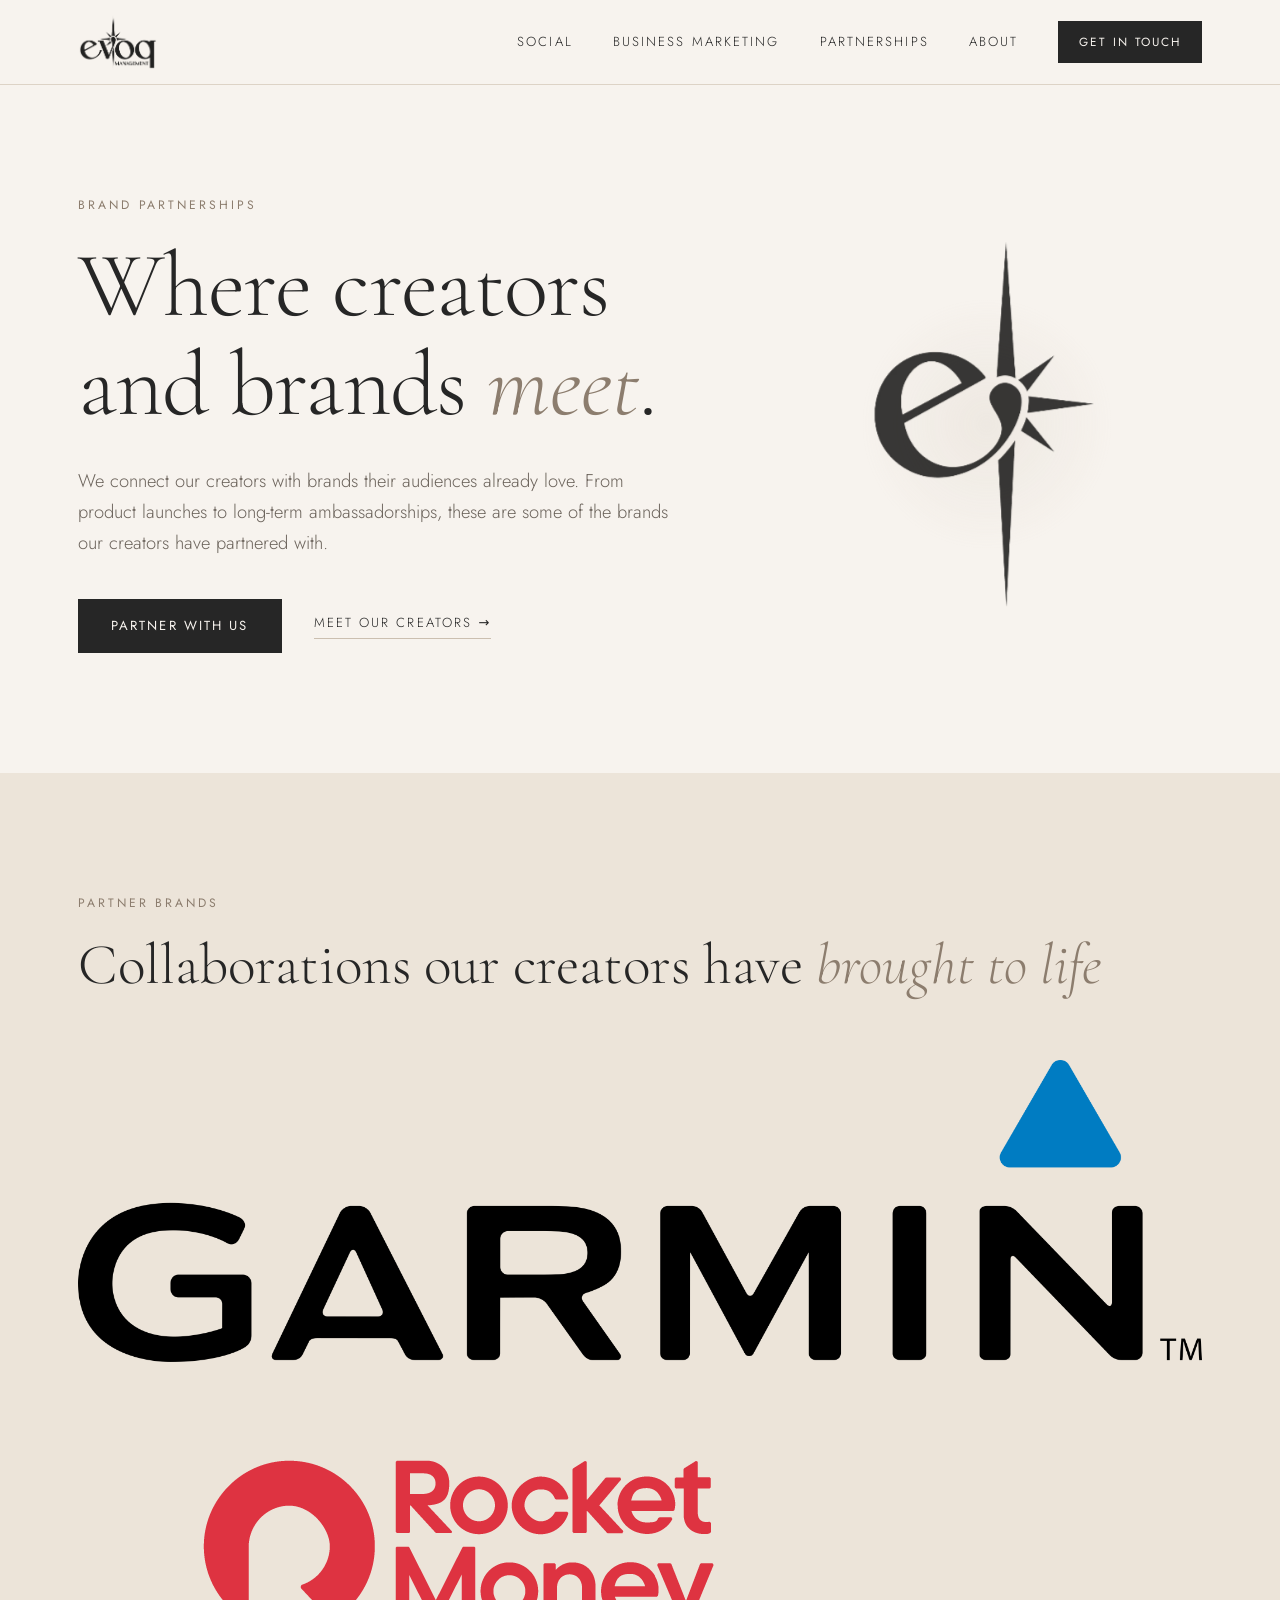
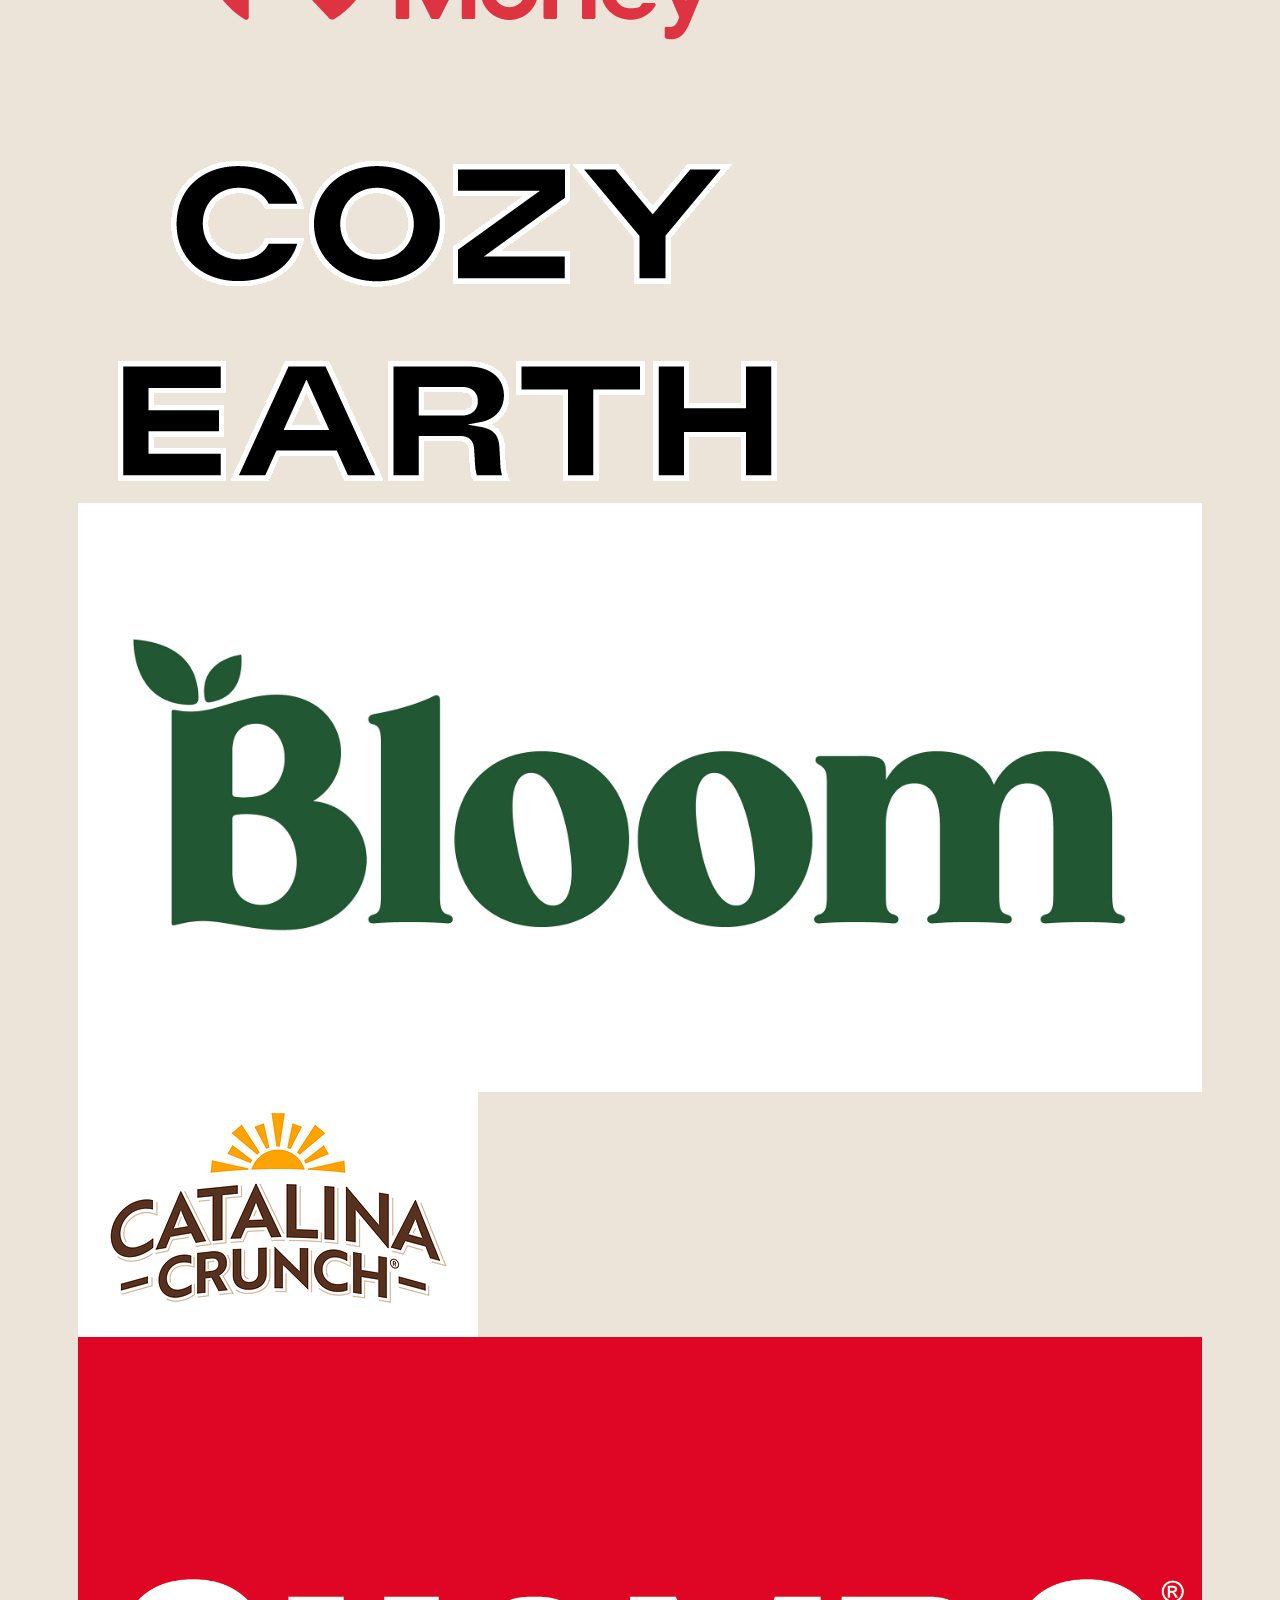
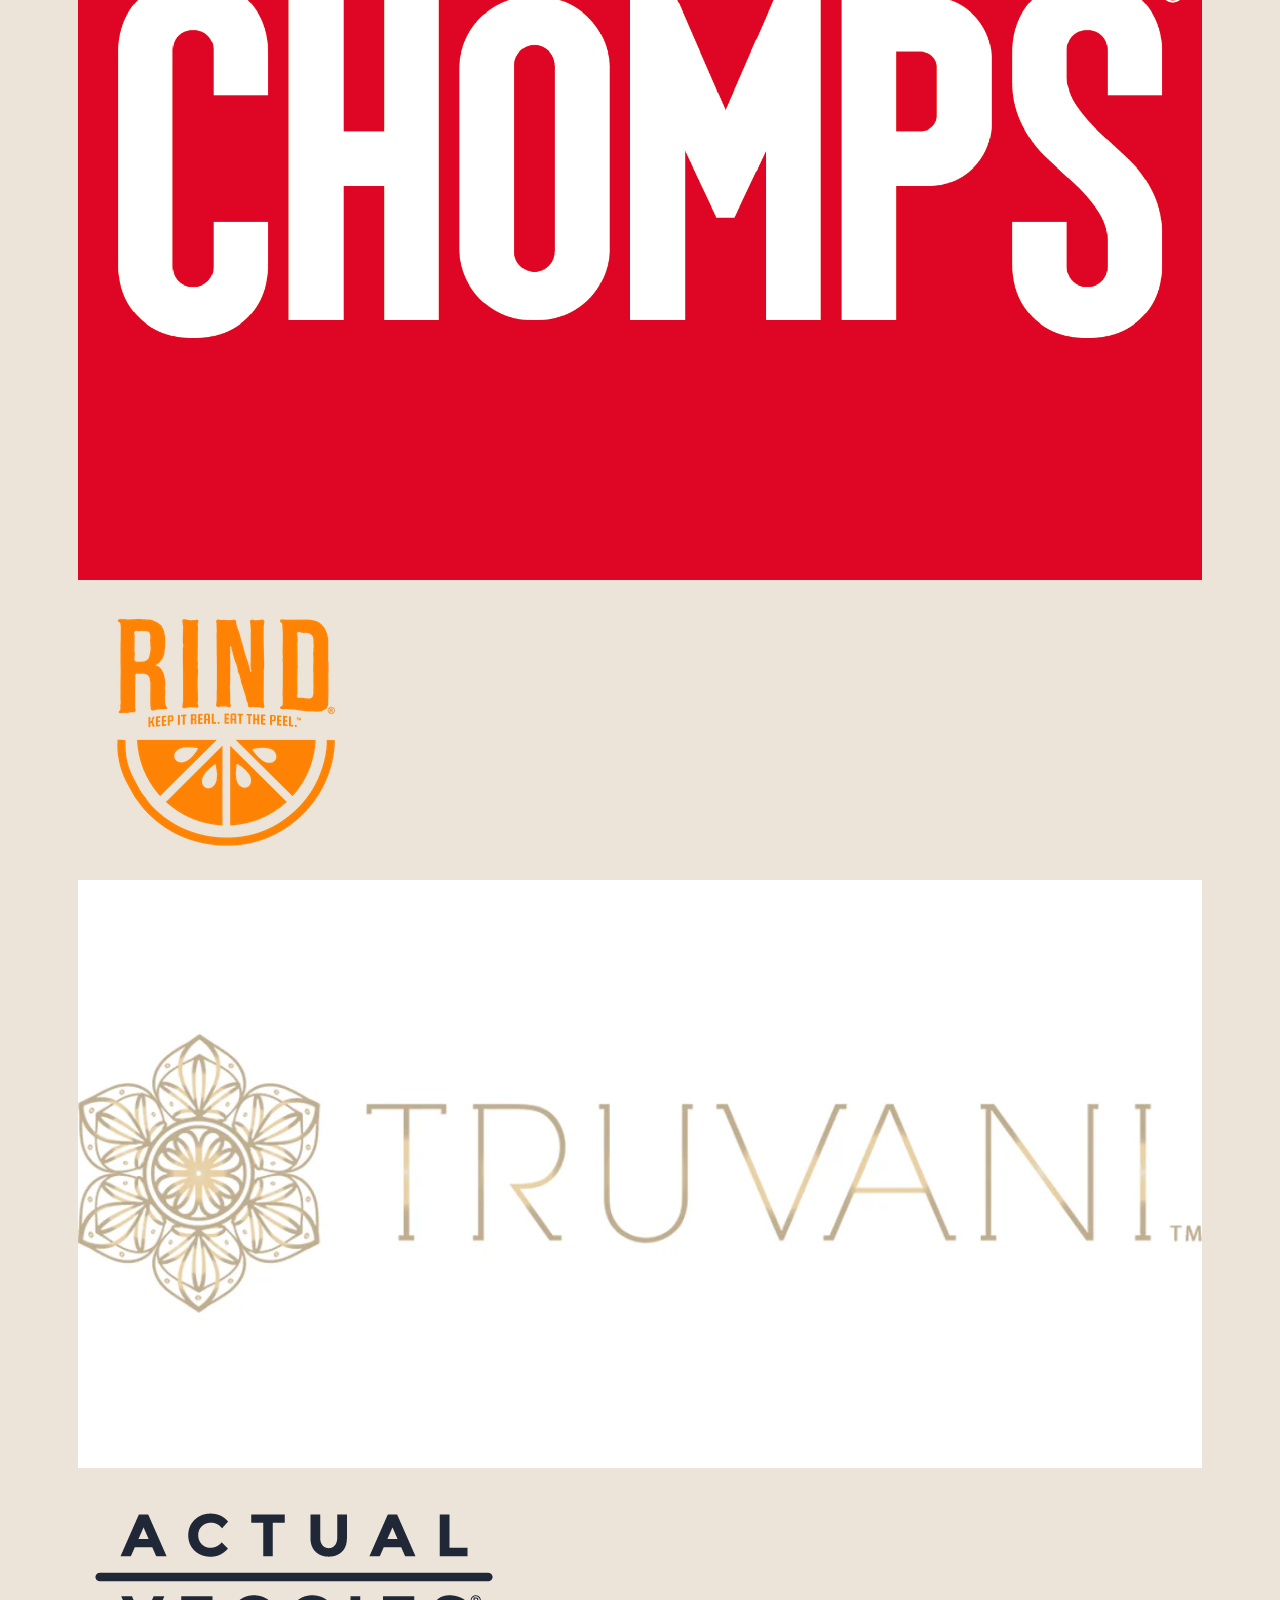
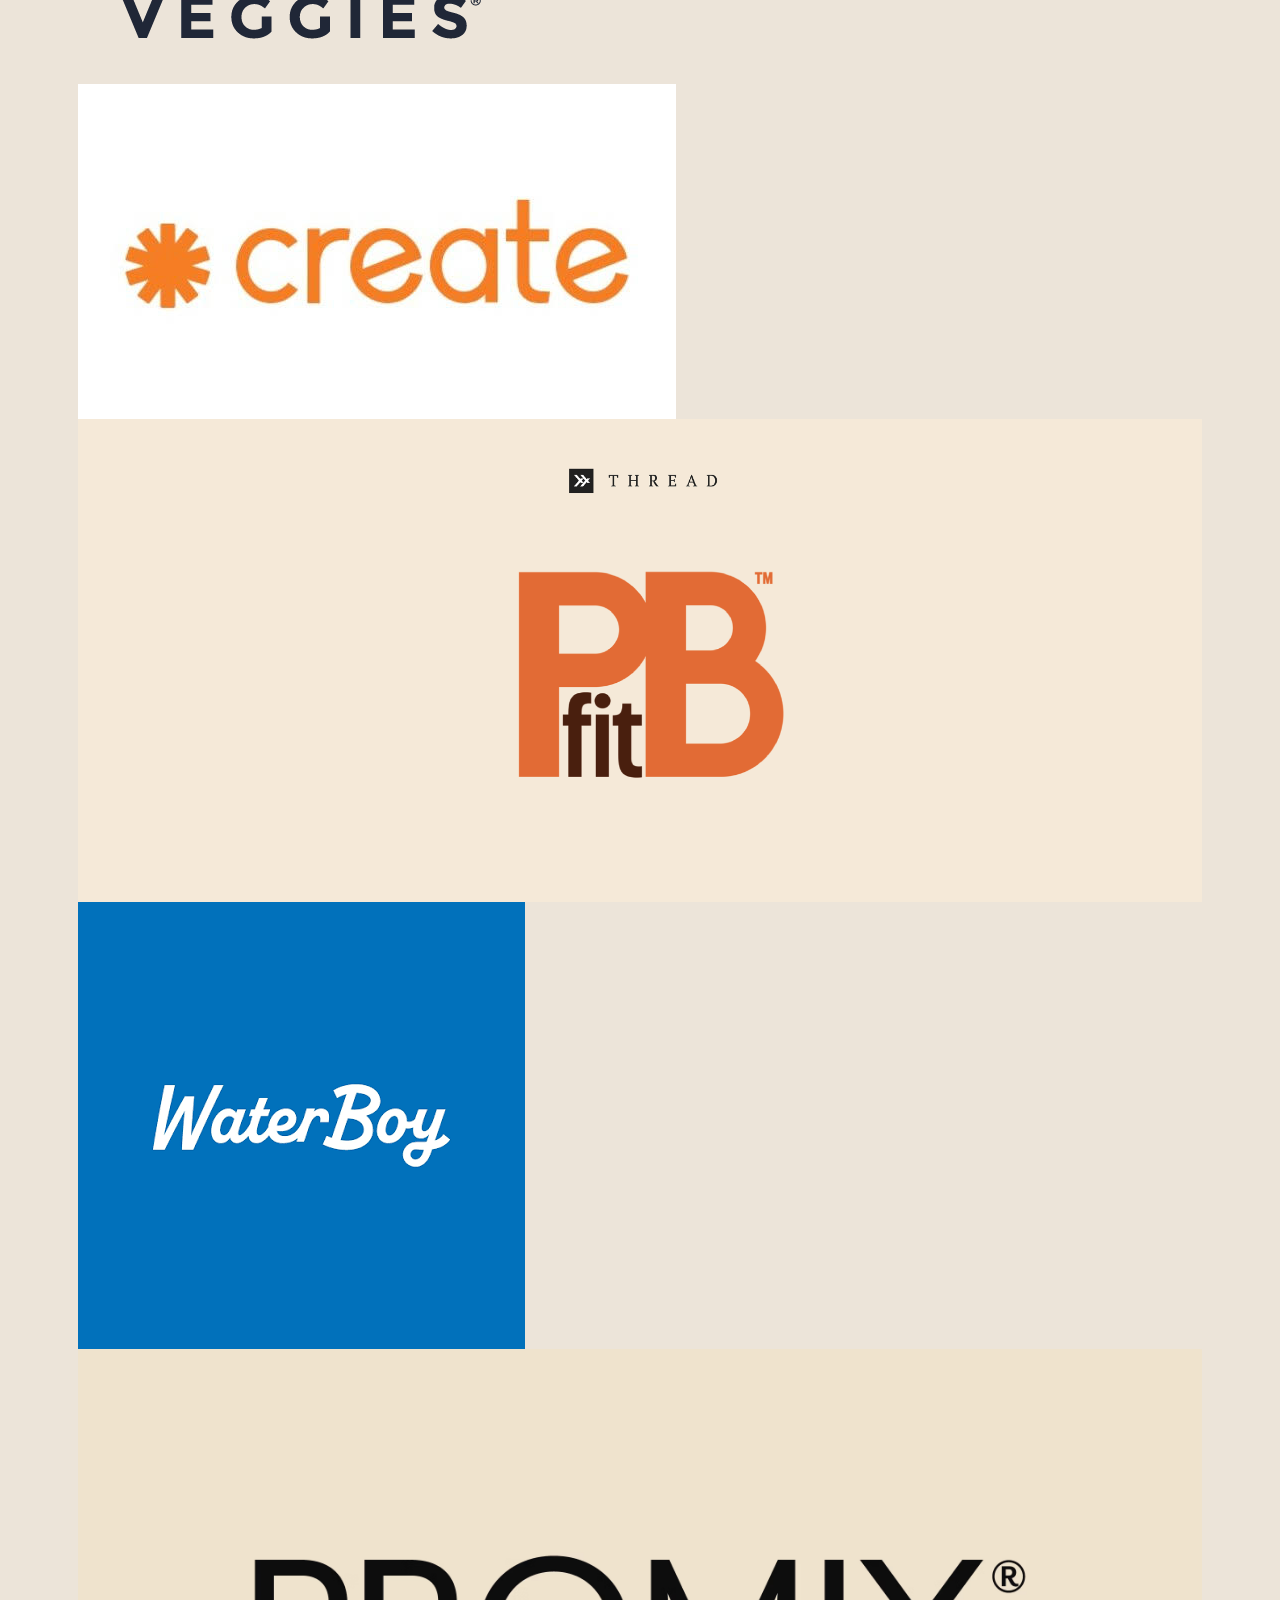
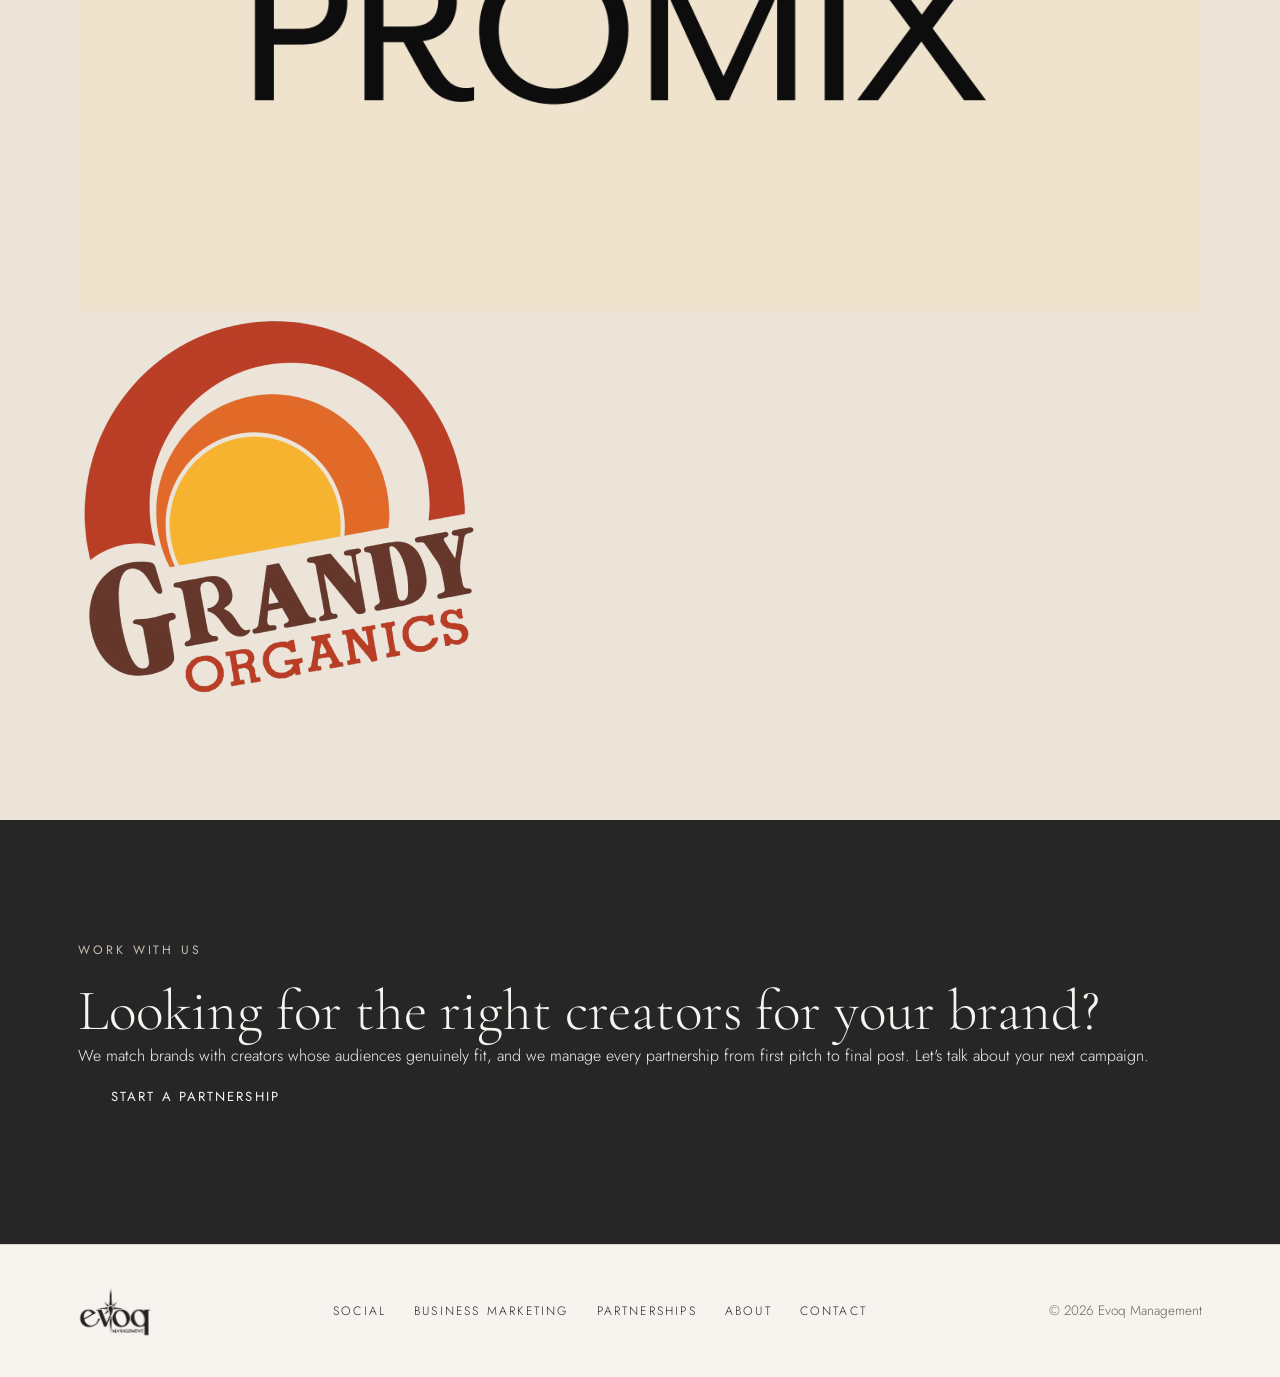
==== partnerships.html @ 2791b410 "Create partnerships.html" ====
<!DOCTYPE html>
<html lang="en">
<head>
<meta charset="UTF-8">
<meta name="viewport" content="width=device-width, initial-scale=1.0">
<title>Brand Partnerships | Evoq Management</title>
<meta name="description" content="Brands Evoq Management creators have partnered with, from product launches to long-term ambassadorships.">
<link rel="icon" href="logo-mark.png">
<link rel="preconnect" href="https://fonts.googleapis.com">
<link rel="preconnect" href="https://fonts.gstatic.com" crossorigin>
<link href="https://fonts.googleapis.com/css2?family=Cormorant+Garamond:ital,wght@0,300;0,400;0,500;1,300;1,400&family=Jost:wght@300;400;500&display=swap" rel="stylesheet">
<link rel="stylesheet" href="styles.css">
</head>
<body>

<header class="nav">
<div class="container nav-inner">
<a href="/" class="brand" aria-label="Evoq Management home">
<img src="logo.png" alt="Evoq Management">
</a>
<button class="menu-toggle" aria-label="Open menu" aria-expanded="false"><span></span><span></span></button>
<nav class="nav-links">
<a href="/#services">Social</a>
<a href="/#business">Business Marketing</a>
<a href="partnerships.html">Partnerships</a>
<a href="/#about">About</a>
<a href="/#contact" class="btn btn-small">Get in Touch</a>
</nav>
</div>
</header>

<main id="top">
<section class="hero partners-hero">
<div class="container hero-inner">
<div class="hero-text">
<p class="eyebrow">Brand Partnerships</p>
<h1>Where creators and brands <em>meet</em>.</h1>
<p class="lead">We connect our creators with brands their audiences already love. From product launches to long-term ambassadorships, these are some of the brands our creators have partnered with.</p>
<div class="hero-actions">
<a href="/#contact" class="btn">Partner With Us</a>
<a href="/#clients" class="link-arrow">Meet Our Creators <span>→</span></a>
</div>
</div>
<div class="hero-mark" aria-hidden="true">
<img src="logo-mark.png" alt="">
</div>
</div>
</section>

<section class="section section-alt partners-section">
<div class="container">
<div class="section-head">
<p class="eyebrow">Partner Brands</p>
<h2>Collaborations our creators have <em>brought to life</em></h2>
</div>
<div class="partners">
<div class="partner"><img src="garmin.webp" alt="Garmin" loading="lazy"></div>
<div class="partner"><img src="Logos_RocketMoney-web-padded.png" alt="Rocket Money" loading="lazy"></div>
<div class="partner"><img src="cozy%20.png" alt="Cozy Earth" loading="lazy"></div>
<div class="partner"><img src="bloom.jpg" alt="Bloom" loading="lazy"></div>
<div class="partner"><img src="Catalina_Crunch_Logo.jpg" alt="Catalina Crunch" loading="lazy"></div>
<div class="partner"><img src="chomps.webp" alt="Chomps" loading="lazy" style="--tone: invert(1) contrast(2.2) brightness(1.25);"></div>
<div class="partner"><img src="RIND.png" alt="RIND" loading="lazy"></div>
<div class="partner"><img src="truvani.webp" alt="Truvani" loading="lazy" style="--tone: brightness(.7) contrast(2.6);"></div>
<div class="partner"><img src="actual%20veg.webp" alt="Actual Veggies" loading="lazy"></div>
<div class="partner"><img src="create.jpeg" alt="Create" loading="lazy"></div>
<div class="partner"><span class="partner-crop"><img src="PB%20FIt.png" alt="PB Fit" loading="lazy" style="--tone: brightness(1.12);"></span></div>
<div class="partner"><img src="water.png" alt="WaterBoy" loading="lazy" style="--tone: invert(1) contrast(2.2) brightness(1.3);"></div>
<div class="partner"><img src="promix.avif" alt="Promix" loading="lazy" style="--tone: brightness(1.12);"></div>
<div class="partner"><img src="grandy%20org.webp" alt="Grandy Organics" loading="lazy"></div>
</div>
</div>
</section>

<section class="section section-dark partners-cta">
<div class="container">
<p class="eyebrow">Work With Us</p>
<h2>Looking for the right creators for your brand?</h2>
<p>We match brands with creators whose audiences genuinely fit, and we manage every partnership from first pitch to final post. Let's talk about your next campaign.</p>
<a href="/#contact" class="btn btn-light">Start a Partnership</a>
</div>
</section>
</main>

<footer class="footer">
<div class="container footer-inner">
<img src="logo.png" alt="Evoq Management" class="footer-logo">
<nav>
<a href="/#services">Social</a>
<a href="/#business">Business Marketing</a>
<a href="partnerships.html">Partnerships</a>
<a href="/#about">About</a>
<a href="/#contact">Contact</a>
</nav>
<p>&copy; <span id="year"></span> Evoq Management</p>
</div>
</footer>

<script>
document.getElementById('year').textContent = new Date().getFullYear();

const toggle = document.querySelector('.menu-toggle');
const links = document.querySelector('.nav-links');
toggle.addEventListener('click', () => {
const open = links.classList.toggle('open');
toggle.classList.toggle('open', open);
toggle.setAttribute('aria-expanded', open);
});
links.querySelectorAll('a').forEach(a => a.addEventListener('click', () => {
links.classList.remove('open');
toggle.classList.remove('open');
}));
</script>
<script src="animations.js"></script>
</body>
</html>
---- styles.css ----
:root {
--ivory: #f7f3ee;
--sand: #ece4d9;
--stone: #cbbfb0;
--taupe: #8c7d6e;
--ink: #262626;
--muted: #6b635b;
--line: #ddd3c6;
}

* { box-sizing: border-box; margin: 0; padding: 0; }
html { scroll-behavior: smooth; }
body {
font-family: 'Jost', system-ui, sans-serif;
font-weight: 300;
color: var(--ink);
background: var(--ivory);
line-height: 1.7;
-webkit-font-smoothing: antialiased;
}
a { color: inherit; text-decoration: none; }
img { display: block; max-width: 100%; }
h1, h2, h3 { font-family: 'Cormorant Garamond', Georgia, serif; font-weight: 400; line-height: 1.08; }
em { font-style: italic; color: var(--taupe); }

.container { width: 100%; max-width: 1180px; margin: 0 auto; padding: 0 28px; }
.narrow { max-width: 820px; }

/* Logo images have a white background; multiply blends it into the page */
.brand img, .hero-mark img, .footer-logo { mix-blend-mode: multiply; }

/* Buttons */
.btn {
display: inline-block;
background: var(--ink);
color: var(--ivory);
padding: 15px 32px;
border: 1px solid var(--ink);
font-family: 'Jost', sans-serif;
font-size: .82rem;
font-weight: 400;
letter-spacing: .16em;
text-transform: uppercase;
cursor: pointer;
transition: background .25s, color .25s;
}
.btn:hover { background: transparent; color: var(--ink); }
.btn-small { padding: 10px 20px; font-size: .74rem; }
.link-arrow { font-size: .82rem; letter-spacing: .16em; text-transform: uppercase; border-bottom: 1px solid var(--stone); padding-bottom: 4px; }
.link-arrow span { display: inline-block; transition: transform .25s; }
.link-arrow:hover span { transform: translateX(5px); }

.eyebrow {
font-size: .76rem; font-weight: 400;
letter-spacing: .24em; text-transform: uppercase;
color: var(--taupe); margin-bottom: 20px;
}

/* Nav */
.nav {
position: sticky; top: 0; z-index: 20;
background: var(--ivory);
backdrop-filter: blur(10px);
border-bottom: 1px solid var(--line);
}
.nav-inner { display: flex; align-items: center; justify-content: space-between; height: 84px; }
.brand img { height: 56px; width: auto; }
.nav-links { display: flex; align-items: center; gap: 40px; font-size: .82rem; letter-spacing: .16em; text-transform: uppercase; }
.nav-links a:not(.btn):hover { color: var(--taupe); }
.menu-toggle { display: none; width: 32px; height: 20px; position: relative; background: none; border: none; cursor: pointer; }
.menu-toggle span { position: absolute; left: 0; right: 0; height: 1.5px; background: var(--ink); transition: transform .25s, top .25s; }
.menu-toggle span:first-child { top: 4px; }
.menu-toggle span:last-child { top: 14px; }
.menu-toggle.open span:first-child { top: 9px; transform: rotate(45deg); }
.menu-toggle.open span:last-child { top: 9px; transform: rotate(-45deg); }

/* Hero */
.hero { padding: 110px 0 120px; overflow: hidden; }
.hero-inner { display: grid; grid-template-columns: 1.5fr 1fr; align-items: center; gap: 48px; }
.hero h1 { font-size: clamp(3rem, 7.2vw, 6.2rem); font-weight: 300; margin-bottom: 30px; letter-spacing: -.01em; }
.lead { font-size: 1.15rem; color: var(--muted); max-width: 54ch; margin-bottom: 40px; }
.hero-actions { display: flex; flex-wrap: wrap; align-items: center; gap: 32px; }
.hero-mark { display: flex; justify-content: center; }
.hero-mark img { width: min(380px, 100%); opacity: .9; }

/* Platforms marquee */
.platforms { border-top: 1px solid var(--line); border-bottom: 1px solid var(--line); background: var(--sand); overflow: hidden; padding: 22px 0; }
.platforms-track { display: flex; gap: 40px; width: max-content; animation: scroll 38s linear infinite; }
.platforms-track span { font-family: 'Cormorant Garamond', serif; font-size: 1.6rem; font-style: italic; color: var(--taupe); white-space: nowrap; }
@keyframes scroll { to { transform: translateX(-50%); } }

/* Sections */
.section { padding: 120px 0; }
.section-alt { background: var(--sand); }
.section h2 { font-size: clamp(2.3rem, 4.6vw, 3.6rem); font-weight: 300; }
.section-head { margin-bottom: 64px; }
.intro { text-align: center; }
.intro h2 { margin-bottom: 28px; }
.intro p { font-size: 1.15rem; color: var(--muted); max-width: 62ch; margin: 0 auto; }

/* Services */
.services { display: grid; grid-template-columns: repeat(3, 1fr); border-top: 1px solid var(--stone); }
.service { padding: 44px 36px 48px 0; border-bottom: 1px solid var(--stone); }
.service:not(:nth-child(3n+1)) { padding-left: 36px; border-left: 1px solid var(--stone); }
.num { font-family: 'Cormorant Garamond', serif; font-style: italic; font-size: 1.2rem; color: var(--taupe); display: block; margin-bottom: 18px; }
.service h3 { font-size: 1.85rem; margin-bottom: 14px; }
.service p { color: var(--muted); }

/* Business marketing */
.business { display: grid; grid-template-columns: 1fr 1.25fr; gap: 80px; align-items: start; }
.business-intro { position: sticky; top: 124px; }
.business-intro h2 { margin-bottom: 24px; }
.business-intro p:not(.eyebrow) { font-size: 1.1rem; color: var(--muted); margin-bottom: 36px; }
.business-list { list-style: none; border-top: 1px solid var(--stone); }
.business-list li { display: grid; grid-template-columns: 1fr 1.4fr; gap: 28px; padding: 30px 0; border-bottom: 1px solid var(--stone); }
.business-list h3 { font-size: 1.55rem; }
.business-list p { color: var(--muted); }

/* Steps */
.steps { list-style: none; counter-reset: step; display: grid; grid-template-columns: repeat(4, 1fr); gap: 40px; }
.steps li { counter-increment: step; border-top: 1px solid var(--ink); padding-top: 28px; }
.steps li::before { content: "0" counter(step); font-size: .76rem; letter-spacing: .24em; color: var(--taupe); display: block; margin-bottom: 14px; }
.steps h3 { font-size: 1.7rem; margin-bottom: 12px; }
.steps p { color: var(--muted); }

/* About */
.section-dark { background: var(--ink); color: var(--ivory); }
.section-dark .eyebrow { color: var(--stone); }
.about { display: grid; grid-template-columns: 1fr 1.4fr; gap: 80px; align-items: center; }
.about h2 { margin-bottom: 28px; }
.about p:not(.eyebrow) { color: #cfc6bb; font-size: 1.08rem; margin-bottom: 18px; }
.about-video { display: flex; justify-content: center; }
/* Forces the video to black and white */
.about-video video { width: min(380px, 100%); aspect-ratio: 4 / 5; object-fit: cover; object-position: center 20%; filter: grayscale(1); }

/* Founder */
.founder { display: grid; grid-template-columns: 1fr 1.2fr; gap: 80px; align-items: center; }
.founder-photo img { width: 100%; max-width: 460px; aspect-ratio: 4 / 5; object-fit: cover; object-position: center 30%; }
.founder h2 { margin-bottom: 10px; }
.founder p:not(.eyebrow) { font-size: 1.1rem; color: var(--muted); margin-bottom: 18px; }
.founder p.founder-name { font-size: .78rem; letter-spacing: .2em; text-transform: uppercase; color: var(--taupe); margin-bottom: 28px; }
.founder .link-arrow { display: inline-block; margin-top: 14px; }

/* Contact */
.contact { background: var(--sand); }
.contact-inner { display: grid; grid-template-columns: 1fr 1fr; gap: 80px; align-items: start; }
.contact h2 { margin-bottom: 24px; }
.contact-email a { font-family: 'Cormorant Garamond', serif; font-size: 1.6rem; border-bottom: 1px solid var(--stone); }
.contact-form { display: grid; gap: 22px; background: #fff; padding: 44px; border: 1px solid var(--line); }
.contact-form label { display: grid; gap: 8px; font-size: .74rem; letter-spacing: .18em; text-transform: uppercase; color: var(--muted); }
.contact-form input, .contact-form select, .contact-form textarea {
font: inherit; font-size: 1rem; letter-spacing: normal; text-transform: none; color: var(--ink);
background: transparent; border: none; border-bottom: 1px solid var(--stone);
padding: 8px 0; outline: none; border-radius: 0;
}
.contact-form input:focus, .contact-form select:focus, .contact-form textarea:focus { border-bottom-color: var(--ink); }
.contact-form textarea { resize: vertical; }
.contact-form .btn { justify-self: start; margin-top: 8px; }

/* Footer */
.footer { border-top: 1px solid var(--line); padding: 40px 0; background: var(--ivory); }
.footer-inner { display: flex; align-items: center; justify-content: space-between; flex-wrap: wrap; gap: 24px; }
.footer-logo { height: 52px; width: auto; }
.footer nav { display: flex; gap: 28px; font-size: .76rem; letter-spacing: .18em; text-transform: uppercase; }
.footer nav a:hover { color: var(--taupe); }
.footer p { font-size: .85rem; color: var(--muted); }

/* Tablet */
@media (max-width: 960px) {
.services { grid-template-columns: 1fr 1fr; }
.service, .service:not(:nth-child(3n+1)) { padding: 40px 28px 44px 0; border-left: none; }
.service:nth-child(even) { padding-left: 28px; border-left: 1px solid var(--stone); }
.steps { grid-template-columns: 1fr 1fr; }
.business { grid-template-columns: 1fr; gap: 48px; }
.business-intro { position: static; }
.nav-links { gap: 28px; }
}

/* Mobile */
@media (max-width: 760px) {
.container { padding: 0 20px; }
.menu-toggle { display: block; }
.nav-links {
display: none; position: absolute; top: 84px; left: 0; right: 0;
flex-direction: column; gap: 24px; padding: 32px 20px;
background: var(--ivory); border-bottom: 1px solid var(--line);
}
.nav-links.open { display: flex; }
.brand img { height: 46px; }
.hero { padding: 64px 0 80px; }
.hero-inner { grid-template-columns: 1fr; }
.hero-mark { order: -1; justify-content: flex-start; margin-bottom: -16px; } .hero-mark img { width: 140px; }
.section { padding: 80px 0; }
.services { grid-template-columns: 1fr; }
.service, .service:nth-child(even), .service:not(:nth-child(3n+1)) { padding: 36px 0; border-left: none; }
.steps { grid-template-columns: 1fr; }
.about, .contact-inner, .founder { grid-template-columns: 1fr; gap: 40px; }
.business-list li { grid-template-columns: 1fr; gap: 8px; }
.about-video video { width: 100%; max-width: 380px; }
.contact-form { padding: 28px 22px; }
.footer-inner { flex-direction: column; align-items: flex-start; }
}
/* Opening animations */
.nav { animation: fade-in .8s ease both; }
.hero-text > * { animation: rise .9s cubic-bezier(.2, .7, .2, 1) both; }
.hero-text > :nth-child(1) { animation-delay: .2s; }
.hero-text > :nth-child(2) { animation-delay: .35s; }
.hero-text > :nth-child(3) { animation-delay: .55s; }
.hero-text > :nth-child(4) { animation-delay: .75s; }
.hero h1 em { display: inline-block; animation: shimmer 1.4s ease 1.1s both; }
.hero-mark { position: relative; }
/* Soft glow that pulses behind the star */
.hero-mark::before {
content: ""; position: absolute; top: 50%; left: 50%; width: 70%; aspect-ratio: 1;
border-radius: 50%; background: radial-gradient(circle, rgba(203, 191, 176, .55), rgba(203, 191, 176, 0) 70%);
transform: translate(-50%, -50%); animation: glow 5s ease-in-out 1.8s infinite both;
}
.hero-mark img { position: relative; animation: star-reveal 1.6s cubic-bezier(.6, 0, .2, 1) .3s both, float 6s ease-in-out 2s infinite; }
.platforms { animation: fade-in 1s ease 1s both; }

@keyframes fade-in { from { opacity: 0; } }
@keyframes rise { from { opacity: 0; transform: translateY(28px); } }
@keyframes shimmer { 0% { opacity: 0; transform: translateY(10px); letter-spacing: .08em; } 100% { opacity: 1; transform: none; letter-spacing: normal; } }
@keyframes star-reveal { from { clip-path: inset(0 0 100% 0); opacity: 0; transform: translateY(-20px); } to { clip-path: inset(0 0 0 0); opacity: .9; transform: none; } }
@keyframes float { 0%, 100% { transform: translateY(0); } 50% { transform: translateY(-12px); } }
@keyframes glow { 0%, 100% { opacity: .35; transform: translate(-50%, -50%) scale(.85); } 50% { opacity: 1; transform: translate(-50%, -50%) scale(1.1); } }

/* Scroll reveal (only when animations.js runs) */
.anim .reveal { opacity: 0; transform: translateY(32px); transition: opacity .9s ease, transform .9s cubic-bezier(.2, .7, .2, 1); }
.anim .reveal.in { opacity: 1; transform: none; }

@media (prefers-reduced-motion: reduce) {
*, *::before { animation: none !important; transition: none !important; }
}
@media (max-width: 760px) {
.hero-mark::before { left: 70px; width: 200px; }
}
/* Clients */
.clients { text-align: center; padding-top: 24px; padding-bottom: 0; }
.clients .section-head h2 { max-width: 22ch; margin: 0 auto; }
.creators { display: flex; justify-content: center; flex-wrap: wrap; gap: 48px 40px; margin-bottom: 88px; }
.creator { display: flex; flex-direction: column; align-items: center; gap: 4px; width: 220px; }
.avatar {
position: relative; display: block; width: 132px; height: 132px; margin-bottom: 18px;
border-radius: 50%; overflow: hidden;
box-shadow: 0 0 0 6px var(--ivory), 0 0 0 7px var(--stone);
transition: transform .4s ease;
}
.avatar img { position: absolute; max-width: none; }
.creator:hover .avatar { transform: scale(1.05); }
.creator h3 { font-size: 1.6rem; }
.creator .handle { font-size: .74rem; letter-spacing: .18em; text-transform: uppercase; color: var(--taupe); }
.creator .followers { font-size: .95rem; color: var(--muted); }
.logo-marquee {
overflow: hidden; padding: 44px 0; border-top: 1px solid var(--line); background: var(--ivory);
position: relative;
}
/* Faded edges (a CSS mask here would stop the logos blending into the page) */
.logo-marquee::before, .logo-marquee::after { content: ""; position: absolute; top: 0; bottom: 0; width: 12%; z-index: 1; pointer-events: none; }
.logo-marquee::before { left: 0; background: linear-gradient(90deg, var(--ivory), transparent); }
.logo-marquee::after { right: 0; background: linear-gradient(270deg, var(--ivory), transparent); }
.client-logo:not(:hover) img[src^="byte"] { filter: brightness(.55); }
.logo-track { display: flex; align-items: center; gap: 96px; width: max-content; padding-right: 96px; background: var(--ivory); animation: scroll 36s linear infinite; }
.logo-marquee:hover .logo-track { animation-play-state: paused; }
/* Logos share one muted look until hovered; multiply hides white logo backgrounds */
.client-logo { display: block; flex: none; filter: grayscale(1); opacity: .65; mix-blend-mode: multiply; transition: filter .4s, opacity .4s; }
.client-logo:hover { filter: none; opacity: 1; }
.client-logo img { display: block; height: 100%; width: auto; max-width: none; }
.client-logo.crop { position: relative; overflow: hidden; }
.client-logo.crop img { position: absolute; height: auto; }

@media (max-width: 760px) {
.creators { gap: 40px 16px; margin-bottom: 56px; } .creator { width: calc(50% - 8px); } .creator h3 { font-size: 1.35rem; } .creator .handle { font-size: .64rem; letter-spacing: .12em; overflow-wrap: anywhere; }
.logo-track { gap: 64px; padding-right: 64px; }
}
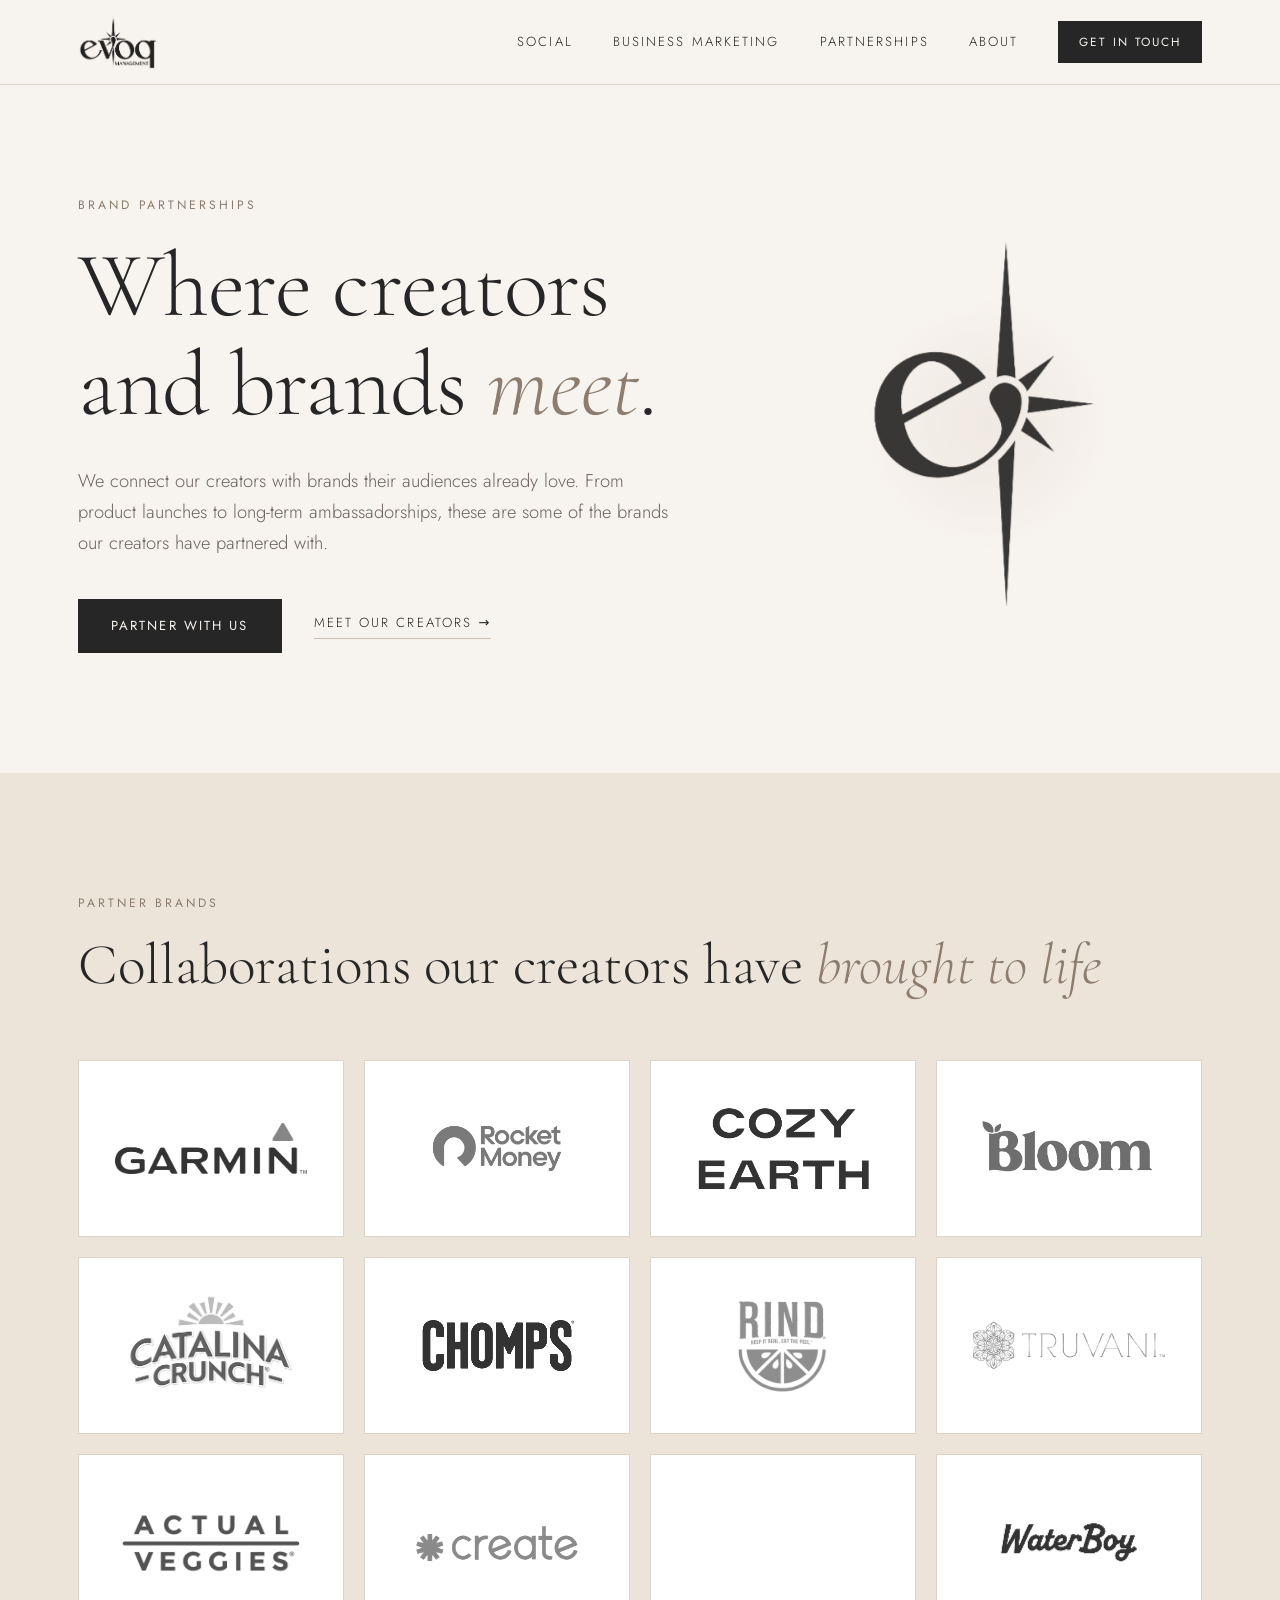
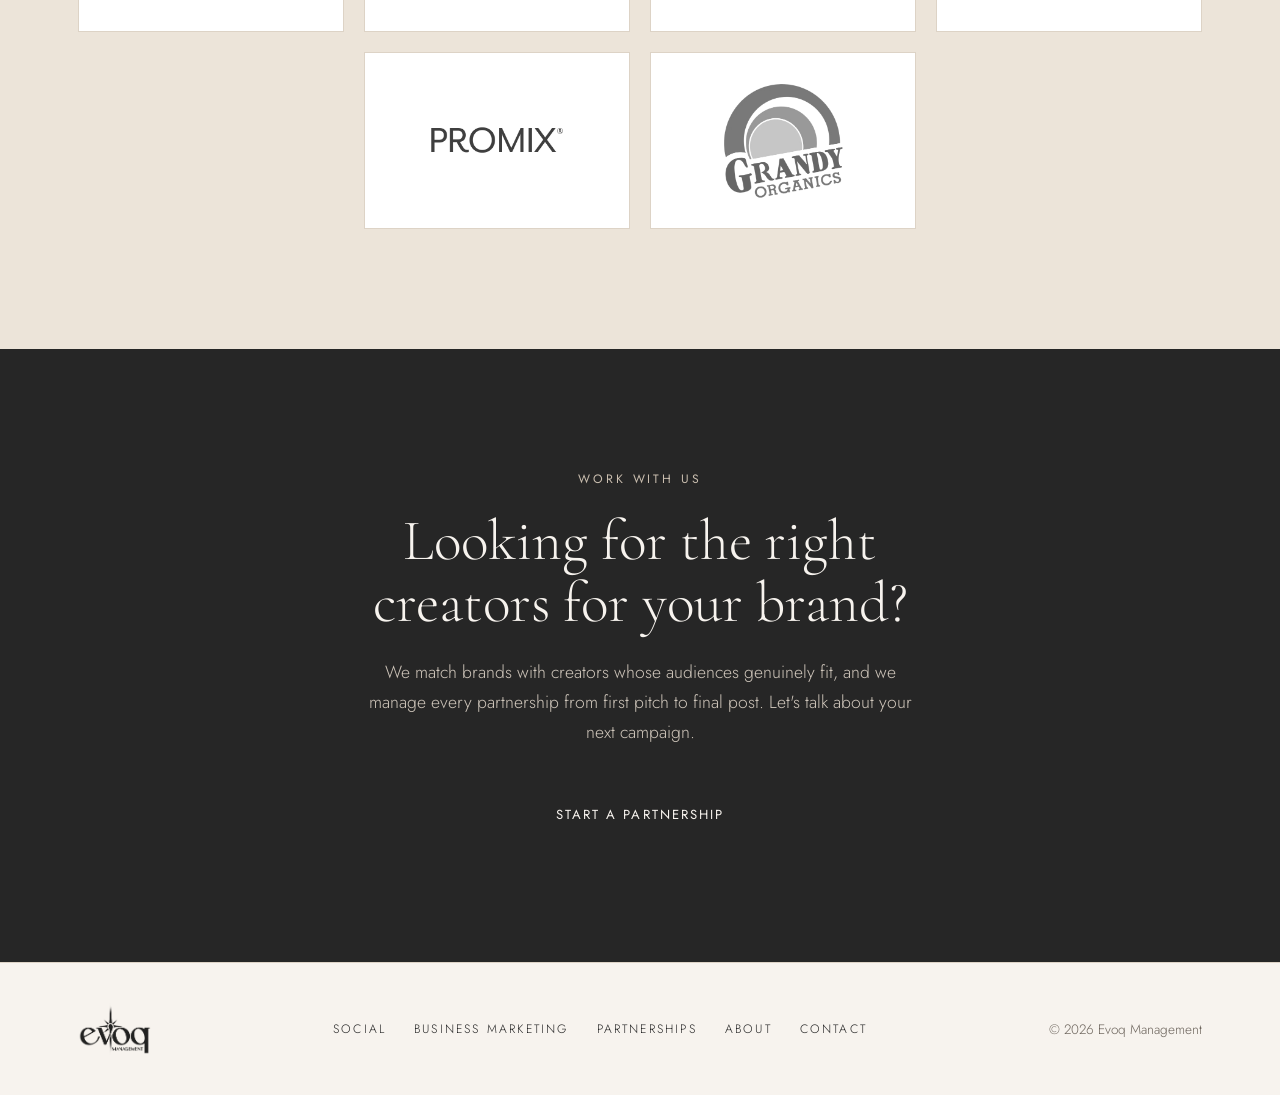
==== commit ad1d38bd: "Update partnerships.html" ====
--- a/partnerships.html
+++ b/partnerships.html
@@ -60,12 +60,12 @@
 <div class="partner"><img src="bloom.jpg" alt="Bloom" loading="lazy"></div>
 <div class="partner"><img src="Catalina_Crunch_Logo.jpg" alt="Catalina Crunch" loading="lazy"></div>
 <div class="partner"><img src="chomps.webp" alt="Chomps" loading="lazy" style="--tone: invert(1) contrast(2.2) brightness(1.25);"></div>
-<div class="partner"><img src="RIND.png" alt="RIND" loading="lazy"></div>
+<div class="partner"><img src="RIND.png" alt="RIND" loading="lazy" style="--tone: brightness(.82) contrast(2);"></div>
 <div class="partner"><img src="truvani.webp" alt="Truvani" loading="lazy" style="--tone: brightness(.7) contrast(2.6);"></div>
 <div class="partner"><img src="actual%20veg.webp" alt="Actual Veggies" loading="lazy"></div>
-<div class="partner"><img src="create.jpeg" alt="Create" loading="lazy"></div>
+<div class="partner"><img src="create.jpeg" alt="Create" loading="lazy" style="--tone: brightness(.82) contrast(2);"></div>
 <div class="partner"><span class="partner-crop"><img src="PB%20FIt.png" alt="PB Fit" loading="lazy" style="--tone: brightness(1.12);"></span></div>
-<div class="partner"><img src="water.png" alt="WaterBoy" loading="lazy" style="--tone: invert(1) contrast(2.2) brightness(1.3);"></div>
+<div class="partner"><img src="water.png" alt="WaterBoy" loading="lazy" style="--tone: invert(1) contrast(3) brightness(1.6); transform: scale(1.7);"></div>
 <div class="partner"><img src="promix.avif" alt="Promix" loading="lazy" style="--tone: brightness(1.12);"></div>
 <div class="partner"><img src="grandy%20org.webp" alt="Grandy Organics" loading="lazy"></div>
 </div>
--- a/styles.css
+++ b/styles.css
@@ -273,3 +273,34 @@
 .creators { gap: 40px 16px; margin-bottom: 56px; } .creator { width: calc(50% - 8px); } .creator h3 { font-size: 1.35rem; } .creator .handle { font-size: .64rem; letter-spacing: .12em; overflow-wrap: anywhere; }
 .logo-track { gap: 64px; padding-right: 64px; }
 }
+/* Partnerships page */
+.partners { display: flex; flex-wrap: wrap; justify-content: center; gap: 20px; }
+.partner {
+display: flex; align-items: center; justify-content: center;
+width: calc(25% - 15px); aspect-ratio: 3 / 2; padding: 28px 36px;
+background: #fff; border: 1px solid var(--line);
+transition: transform .4s ease, box-shadow .4s ease;
+}
+.partner:hover { transform: translateY(-4px); box-shadow: 0 18px 40px rgba(38, 38, 38, .08); }
+/* --tone evens out logos on coloured or pale backgrounds; multiply hides white backgrounds */
+.partner img {
+--tone: contrast(1);
+width: 100%; height: 100%; object-fit: contain;
+filter: grayscale(1) var(--tone); opacity: .8; mix-blend-mode: multiply;
+transition: filter .4s, opacity .4s;
+}
+.partner:hover img { filter: none; opacity: 1; }
+/* PB Fit's file includes extra artwork, so only the logo area is shown */
+.partner-crop { position: relative; display: block; height: 100%; aspect-ratio: 912 / 768; overflow: hidden; }
+.partner-crop img { position: absolute; width: 421.05%; height: auto; left: -163.16%; top: -62.5%; object-fit: fill; }
+.partners-cta { text-align: center; }
+.partners-cta h2 { max-width: 20ch; margin: 0 auto 24px; }
+.partners-cta p:not(.eyebrow) { max-width: 56ch; margin: 0 auto 40px; color: #cfc6bb; font-size: 1.1rem; }
+
+@media (max-width: 960px) {
+.partner { width: calc(33.333% - 14px); }
+}
+@media (max-width: 760px) {
+.partners { gap: 12px; }
+.partner { width: calc(50% - 6px); padding: 20px 22px; }
+}
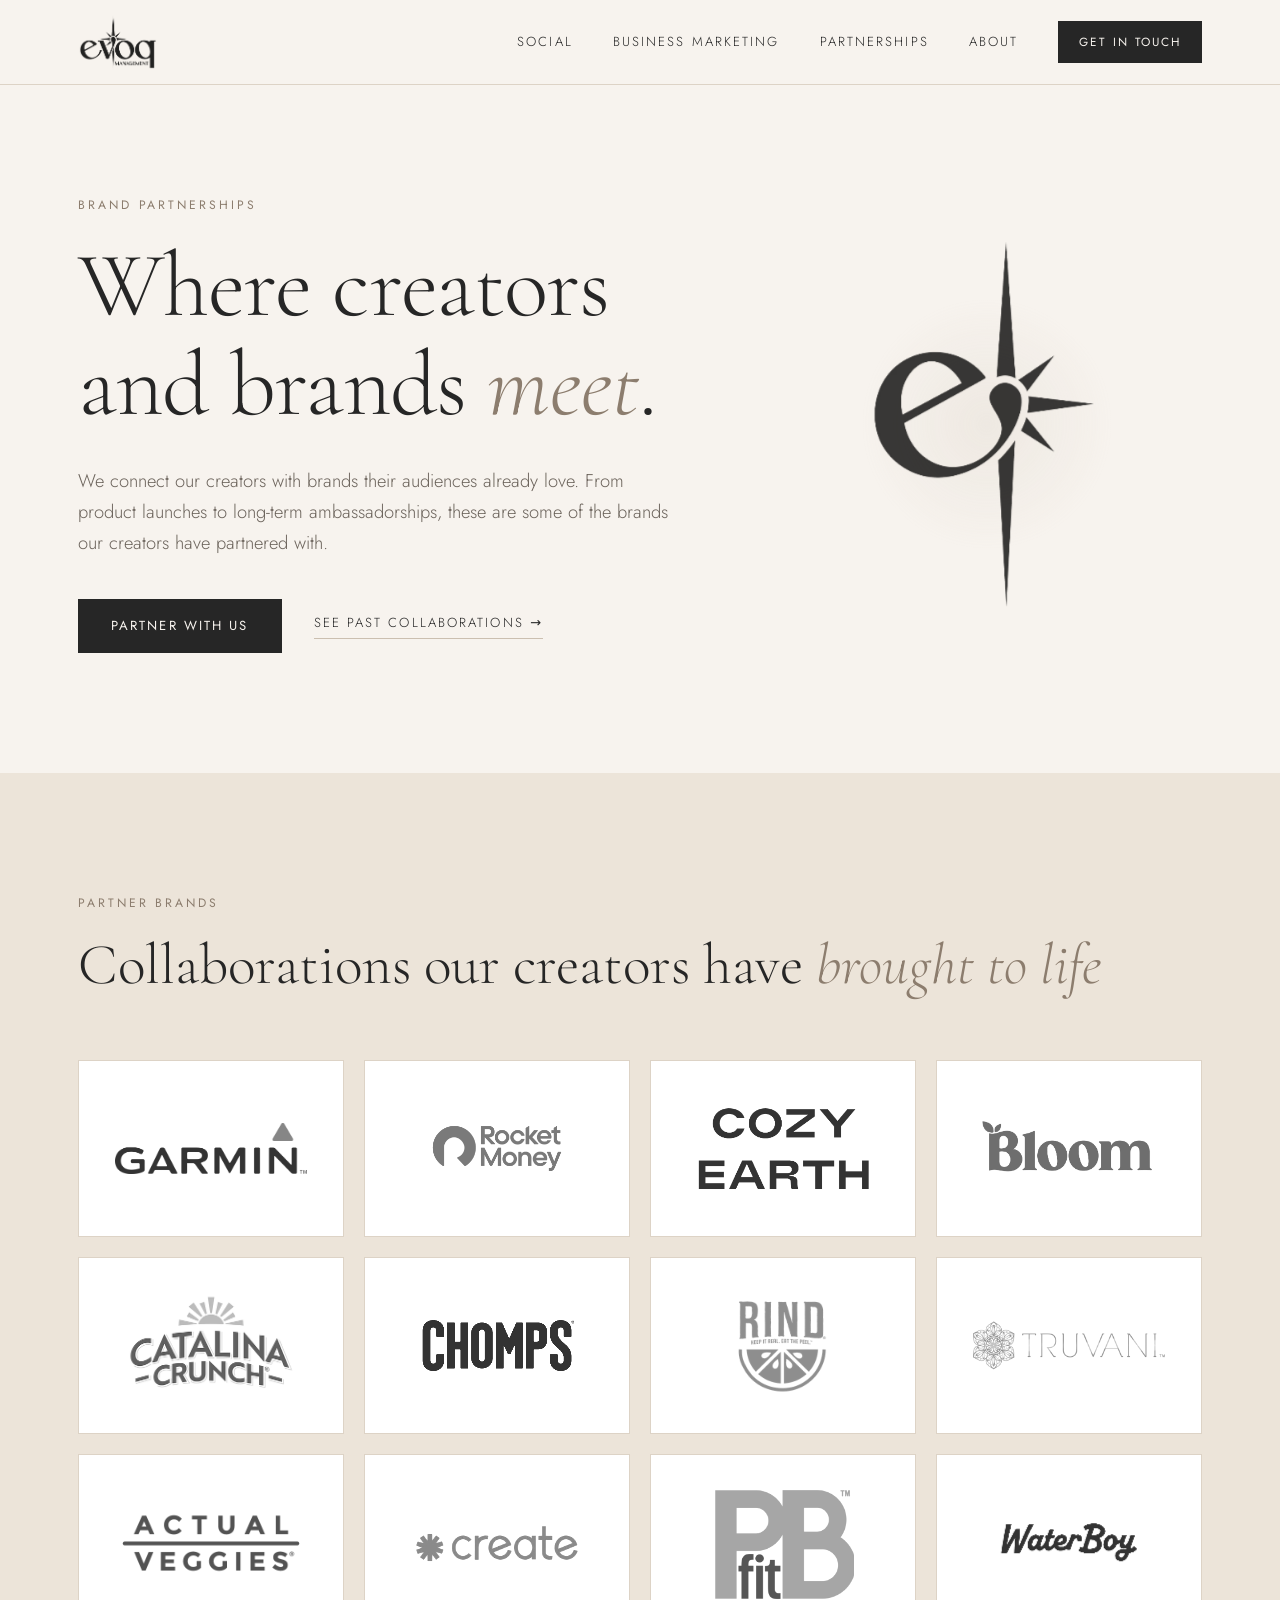
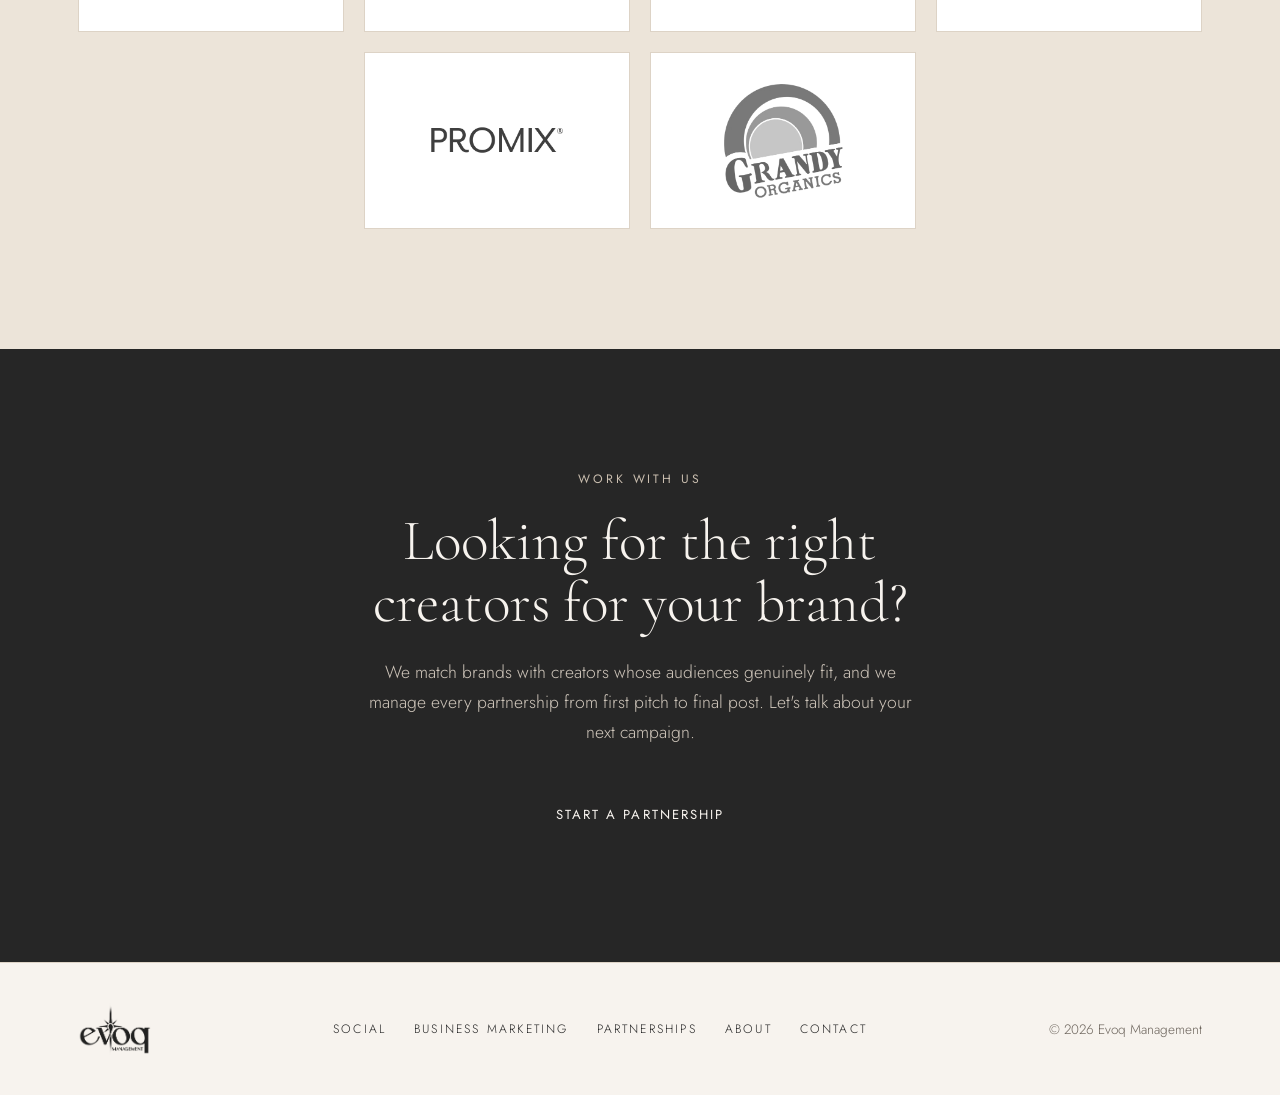
==== commit 60a4d98c: "Update partnerships.html" ====
--- a/partnerships.html
+++ b/partnerships.html
@@ -38,7 +38,7 @@
 <p class="lead">We connect our creators with brands their audiences already love. From product launches to long-term ambassadorships, these are some of the brands our creators have partnered with.</p>
 <div class="hero-actions">
 <a href="/#contact" class="btn">Partner With Us</a>
-<a href="/#clients" class="link-arrow">Meet Our Creators <span>→</span></a>
+<a href="/#clients" class="link-arrow">See Past Collaborations <span>→</span></a>
 </div>
 </div>
 <div class="hero-mark" aria-hidden="true">
--- a/styles.css
+++ b/styles.css
@@ -278,7 +278,7 @@
 .partner {
 display: flex; align-items: center; justify-content: center;
 width: calc(25% - 15px); aspect-ratio: 3 / 2; padding: 28px 36px;
-background: #fff; border: 1px solid var(--line);
+background: #fff; border: 1px solid var(--line); overflow: hidden;
 transition: transform .4s ease, box-shadow .4s ease;
 }
 .partner:hover { transform: translateY(-4px); box-shadow: 0 18px 40px rgba(38, 38, 38, .08); }
@@ -292,7 +292,7 @@
 .partner:hover img { filter: none; opacity: 1; }
 /* PB Fit's file includes extra artwork, so only the logo area is shown */
 .partner-crop { position: relative; display: block; height: 100%; aspect-ratio: 912 / 768; overflow: hidden; }
-.partner-crop img { position: absolute; width: 421.05%; height: auto; left: -163.16%; top: -62.5%; object-fit: fill; }
+.partner-crop img { position: absolute; width: 421.05%; max-width: none; height: auto; left: -163.16%; top: -62.5%; object-fit: fill; }
 .partners-cta { text-align: center; }
 .partners-cta h2 { max-width: 20ch; margin: 0 auto 24px; }
 .partners-cta p:not(.eyebrow) { max-width: 56ch; margin: 0 auto 40px; color: #cfc6bb; font-size: 1.1rem; }
@@ -304,3 +304,14 @@
 .partners { gap: 12px; }
 .partner { width: calc(50% - 6px); padding: 20px 22px; }
 }
+/* Homepage partnerships preview */
+.partners-teaser { text-align: center; border-top: 1px solid var(--line); }
+.partners-teaser .section-head h2 { max-width: 22ch; margin: 0 auto; }
+.partners-teaser .partners { margin-bottom: 48px; }
+.partners-teaser .partner { width: calc(16.666% - 17px); padding: 20px 22px; }
+@media (max-width: 960px) {
+.partners-teaser .partner { width: calc(33.333% - 14px); }
+}
+@media (max-width: 760px) {
+.partners-teaser .partner { width: calc(50% - 6px); }
+}
